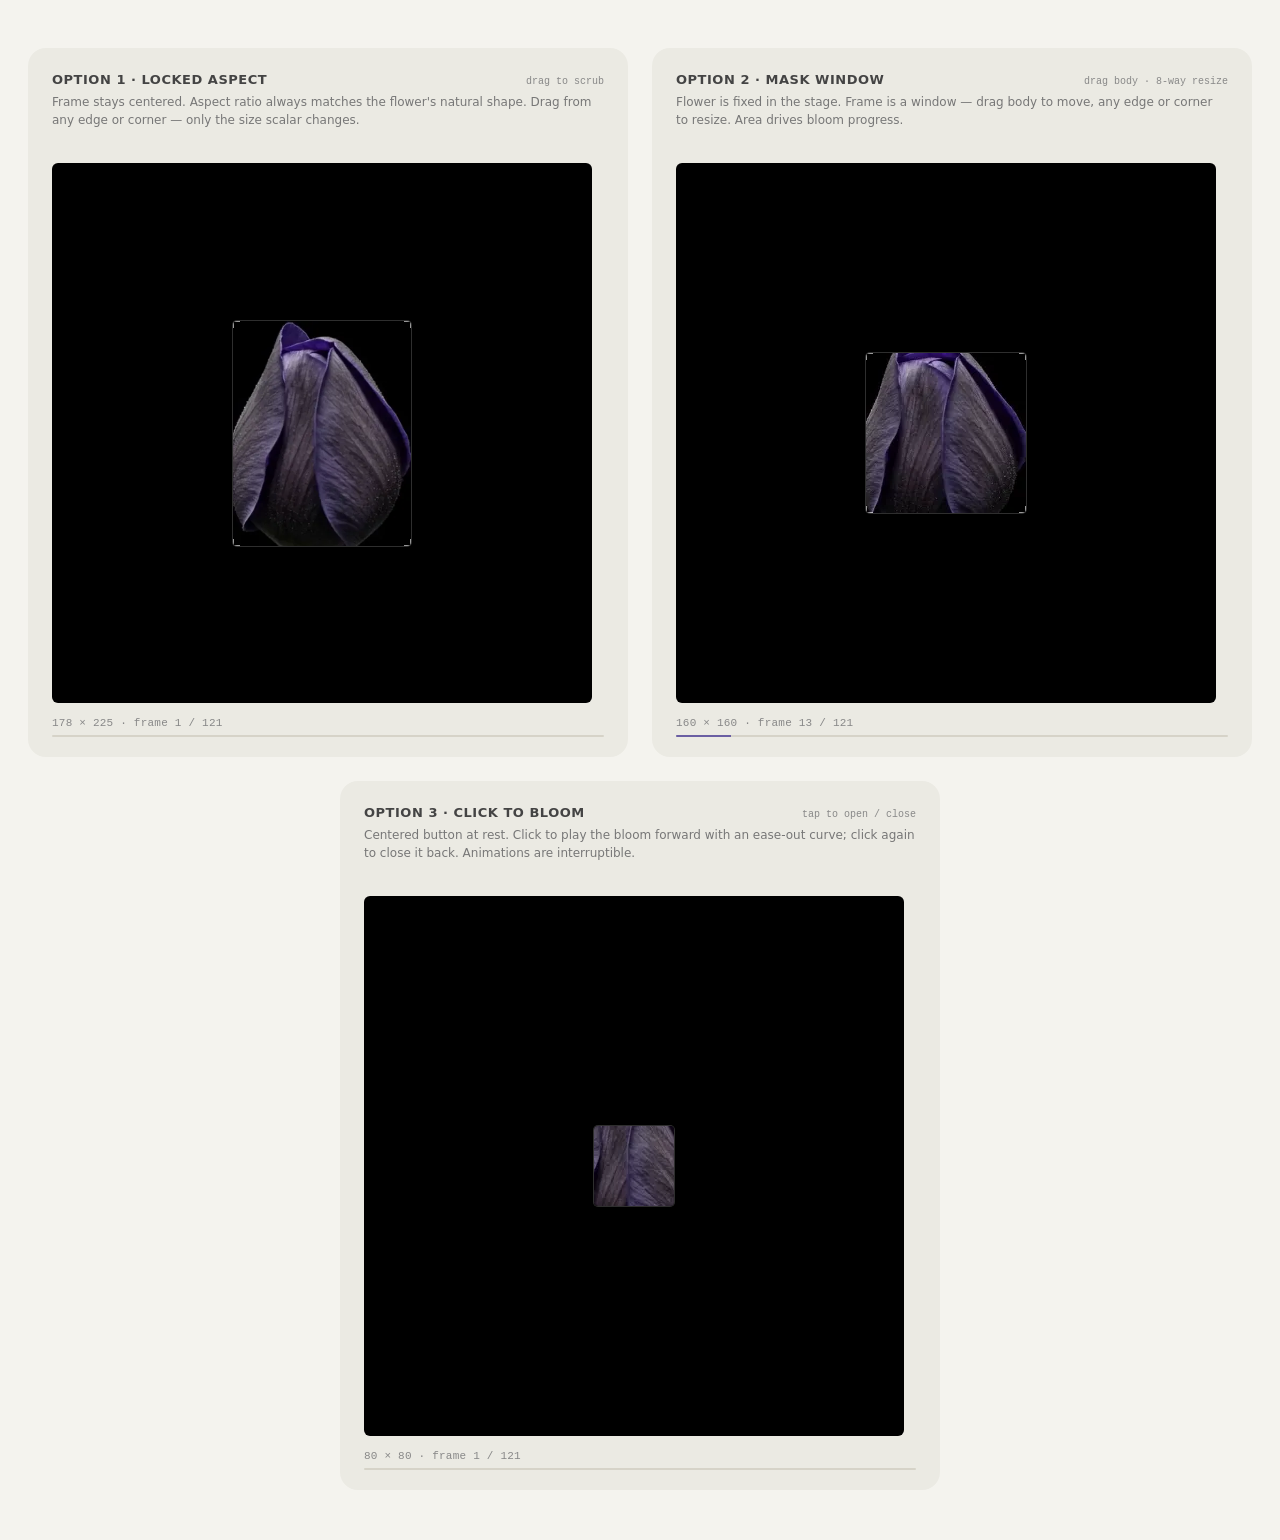
==== index.html @ b402e7c8 "Initial commit: bloom drag-to-scrub demo Co-Authored-By: Claude Fable 5 <noreply@anthropic.com>" ====
<!DOCTYPE html>
<html lang="en">
<head>
  <meta charset="UTF-8">
  <meta name="viewport" content="width=device-width, initial-scale=1">
  <title>Bloom · drag-to-scrub demo</title>
  <link rel="stylesheet" href="styles.css">
</head>
<body>
  <div class="row">

    <!-- ============== Option 1 · Locked aspect ============== -->
    <section class="card">
      <header class="card__head">
        <h2>Option 1 · Locked aspect</h2>
        <span class="card__tag">drag to scrub</span>
      </header>
      <p class="card__desc">
        Frame stays centered. Aspect ratio always matches the flower's natural shape.
        Drag from any edge or corner — only the size scalar changes.
      </p>

      <div class="stage stage--centered">
        <div class="frame frame--locked" data-option="1">
          <canvas class="frame__canvas"></canvas>
          <div class="rh rh--n"  data-dir="n"></div>
          <div class="rh rh--s"  data-dir="s"></div>
          <div class="rh rh--w"  data-dir="w"></div>
          <div class="rh rh--e"  data-dir="e"></div>
          <div class="rh rh--nw" data-dir="nw"></div>
          <div class="rh rh--ne" data-dir="ne"></div>
          <div class="rh rh--sw" data-dir="sw"></div>
          <div class="rh rh--se" data-dir="se"></div>
        </div>
      </div>

      <div class="readout" data-readout="1">— · frame 1 / 121</div>
      <div class="progress"><div class="progress__fill" data-progress="1"></div></div>
    </section>

    <!-- ============== Option 2 · Mask window ============== -->
    <section class="card">
      <header class="card__head">
        <h2>Option 2 · Mask window</h2>
        <span class="card__tag">drag body · 8-way resize</span>
      </header>
      <p class="card__desc">
        Flower is fixed in the stage. Frame is a window — drag body to move,
        any edge or corner to resize. Area drives bloom progress.
      </p>

      <div class="stage">
        <div class="frame frame--mask" data-option="2">
          <canvas class="frame__canvas"></canvas>
          <div class="rh rh--n"  data-dir="n"></div>
          <div class="rh rh--s"  data-dir="s"></div>
          <div class="rh rh--w"  data-dir="w"></div>
          <div class="rh rh--e"  data-dir="e"></div>
          <div class="rh rh--nw" data-dir="nw"></div>
          <div class="rh rh--ne" data-dir="ne"></div>
          <div class="rh rh--sw" data-dir="sw"></div>
          <div class="rh rh--se" data-dir="se"></div>
        </div>
      </div>

      <div class="readout" data-readout="2">— · frame 1 / 121</div>
      <div class="progress"><div class="progress__fill" data-progress="2"></div></div>
    </section>

    <!-- ============== Option 3 · Click to bloom ============== -->
    <section class="card">
      <header class="card__head">
        <h2>Option 3 · Click to bloom</h2>
        <span class="card__tag">tap to open / close</span>
      </header>
      <p class="card__desc">
        Centered button at rest. Click to play the bloom forward with an ease-out
        curve; click again to close it back. Animations are interruptible.
      </p>

      <div class="stage">
        <div class="frame frame--button" data-option="3">
          <canvas class="frame__canvas"></canvas>
        </div>
      </div>

      <div class="readout" data-readout="3">— · frame 1 / 121</div>
      <div class="progress"><div class="progress__fill" data-progress="3"></div></div>
    </section>

  </div>

  <script type="module" src="app.js"></script>
</body>
</html>
---- styles.css ----
/* =========================================================================
   Bloom demo · all visual styling
   JS only mutates: frame.style.{width, height, left, top}
   and the canvas drawing surface.
   ========================================================================= */

* { box-sizing: border-box; }

body {
  margin: 0;
  min-height: 100vh;
  background: #f4f3ee;
  display: flex;
  align-items: center;
  justify-content: center;
  padding: 48px 24px;
  font-family: -apple-system, system-ui, "Segoe UI", sans-serif;
}

/* ---- Layout ---- */
.row {
  display: flex;
  gap: 24px;
  flex-wrap: wrap;
  justify-content: center;
}

.card {
  background: #ebeae3;
  border-radius: 18px;
  padding: 24px 24px 20px;
  width: 600px;
}

.card__head {
  display: flex;
  align-items: baseline;
  justify-content: space-between;
  margin-bottom: 6px;
}

.card__head h2 {
  margin: 0;
  font-size: 13px;
  font-weight: 600;
  letter-spacing: 0.04em;
  text-transform: uppercase;
  color: #444;
}

.card__tag {
  font-size: 10px;
  color: #888;
  font-family: ui-monospace, Menlo, monospace;
}

.card__desc {
  font-size: 12px;
  color: #777;
  margin: 0 0 20px;
  line-height: 1.5;
  min-height: 50px;
}

/* ---- Stage (the dark backdrop the frame lives in) ---- */
.stage {
  width: 540px;
  height: 540px;
  background: #000;
  border-radius: 6px;
  position: relative;
  overflow: hidden;
}
.stage--centered {
  display: flex;
  align-items: center;
  justify-content: center;
}

/* ---- Frame (base) ---- */
.frame {
  background: #000;
  overflow: hidden;
  user-select: none;
  border-radius: 4px;
  box-shadow: 0 0 0 1px rgba(255, 255, 255, 0.18);
  position: relative;
}

.frame__canvas {
  display: block;
  pointer-events: none;
  position: absolute;
}

/* Option 1: canvas fills frame from origin */
.frame--locked .frame__canvas { left: 0; top: 0; }

/* Option 2: movable mask window */
.frame--mask {
  position: absolute;
  cursor: grab;
}
.frame--mask:active { cursor: grabbing; }

/* Option 3: clickable bloom button */
.frame--button {
  position: absolute;
  cursor: pointer;
  transition: box-shadow 0.2s;
}
.frame--button:hover {
  box-shadow:
    0 0 0 1px rgba(255, 255, 255, 0.4),
    0 0 24px rgba(140, 120, 200, 0.25);
}

/* ---- 8-way resize handles ---- */
.rh { position: absolute; z-index: 6; }

/* edges */
.rh--n { top: -3px;    left: 14px;  right: 14px; height: 8px; cursor: ns-resize; }
.rh--s { bottom: -3px; left: 14px;  right: 14px; height: 8px; cursor: ns-resize; }
.rh--w { top: 14px; bottom: 14px;   left: -3px;  width: 8px;  cursor: ew-resize; }
.rh--e { top: 14px; bottom: 14px;   right: -3px; width: 8px;  cursor: ew-resize; }

/* corners */
.rh--nw { top: -4px;    left: -4px;   width: 16px; height: 16px;
          cursor: nwse-resize; z-index: 7; }
.rh--ne { top: -4px;    right: -4px;  width: 16px; height: 16px;
          cursor: nesw-resize; z-index: 7; }
.rh--sw { bottom: -4px; left: -4px;   width: 16px; height: 16px;
          cursor: nesw-resize; z-index: 7; }
.rh--se { bottom: -4px; right: -4px;  width: 16px; height: 16px;
          cursor: nwse-resize; z-index: 7; }

/* L-shaped marker on each corner */
.rh--nw::before, .rh--ne::before, .rh--sw::before, .rh--se::before {
  content: '';
  position: absolute;
  width: 6px;
  height: 6px;
  border-color: rgba(255, 255, 255, 0.6);
  border-style: solid;
}
.rh--nw::before { left:  4px; top:    4px; border-width: 1.2px 0 0 1.2px; }
.rh--ne::before { right: 4px; top:    4px; border-width: 1.2px 1.2px 0 0; }
.rh--sw::before { left:  4px; bottom: 4px; border-width: 0 0 1.2px 1.2px; }
.rh--se::before { right: 4px; bottom: 4px; border-width: 0 1.2px 1.2px 0; }

/* ---- Readout / progress ---- */
.readout {
  margin-top: 14px;
  font-size: 11px;
  font-family: ui-monospace, Menlo, monospace;
  color: #888;
  letter-spacing: 0.02em;
}

.progress {
  height: 2px;
  background: #d6d3c8;
  border-radius: 1px;
  margin-top: 6px;
  overflow: hidden;
}

.progress__fill {
  height: 100%;
  background: #6b5fa3;
  width: 0;
  transition: width 0.05s linear;
}
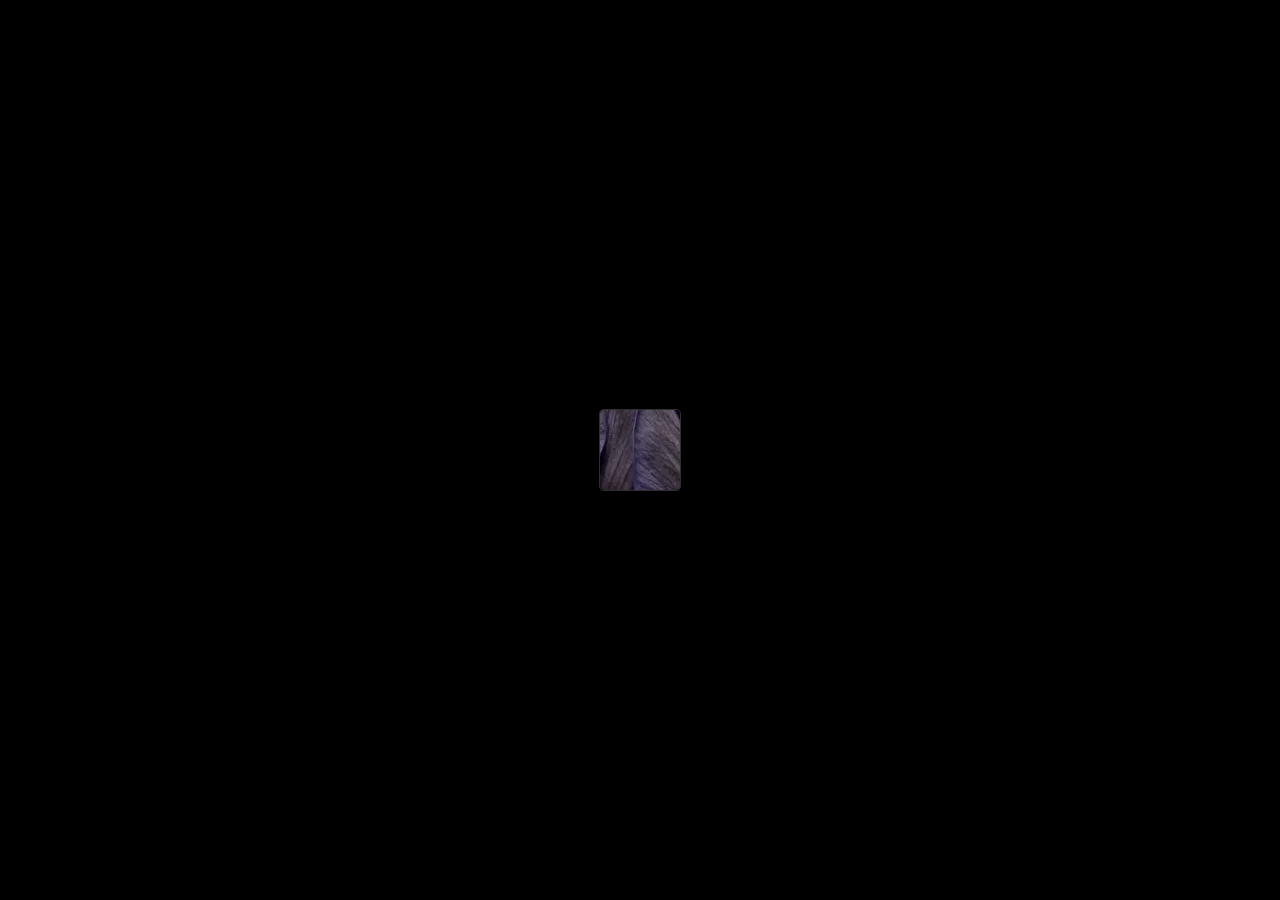
==== commit 4685e1dd: "Make click-to-bloom the direct solution; archive the other two options - index.html now carries only" ====
--- a/index.html
+++ b/index.html
@@ -3,92 +3,19 @@
 <head>
   <meta charset="UTF-8">
   <meta name="viewport" content="width=device-width, initial-scale=1">
-  <title>Bloom · drag-to-scrub demo</title>
+  <title>Bloom · click to bloom</title>
   <link rel="stylesheet" href="styles.css">
 </head>
-<body>
-  <div class="row">
+<body class="solo">
 
-    <!-- ============== Option 1 · Locked aspect ============== -->
-    <section class="card">
-      <header class="card__head">
-        <h2>Option 1 · Locked aspect</h2>
-        <span class="card__tag">drag to scrub</span>
-      </header>
-      <p class="card__desc">
-        Frame stays centered. Aspect ratio always matches the flower's natural shape.
-        Drag from any edge or corner — only the size scalar changes.
-      </p>
+  <div class="stage stage--solo">
+    <div class="frame frame--button" data-option="3">
+      <canvas class="frame__canvas"></canvas>
+    </div>
+  </div>
 
-      <div class="stage stage--centered">
-        <div class="frame frame--locked" data-option="1">
-          <canvas class="frame__canvas"></canvas>
-          <div class="rh rh--n"  data-dir="n"></div>
-          <div class="rh rh--s"  data-dir="s"></div>
-          <div class="rh rh--w"  data-dir="w"></div>
-          <div class="rh rh--e"  data-dir="e"></div>
-          <div class="rh rh--nw" data-dir="nw"></div>
-          <div class="rh rh--ne" data-dir="ne"></div>
-          <div class="rh rh--sw" data-dir="sw"></div>
-          <div class="rh rh--se" data-dir="se"></div>
-        </div>
-      </div>
-
-      <div class="readout" data-readout="1">— · frame 1 / 121</div>
-      <div class="progress"><div class="progress__fill" data-progress="1"></div></div>
-    </section>
-
-    <!-- ============== Option 2 · Mask window ============== -->
-    <section class="card">
-      <header class="card__head">
-        <h2>Option 2 · Mask window</h2>
-        <span class="card__tag">drag body · 8-way resize</span>
-      </header>
-      <p class="card__desc">
-        Flower is fixed in the stage. Frame is a window — drag body to move,
-        any edge or corner to resize. Area drives bloom progress.
-      </p>
-
-      <div class="stage">
-        <div class="frame frame--mask" data-option="2">
-          <canvas class="frame__canvas"></canvas>
-          <div class="rh rh--n"  data-dir="n"></div>
-          <div class="rh rh--s"  data-dir="s"></div>
-          <div class="rh rh--w"  data-dir="w"></div>
-          <div class="rh rh--e"  data-dir="e"></div>
-          <div class="rh rh--nw" data-dir="nw"></div>
-          <div class="rh rh--ne" data-dir="ne"></div>
-          <div class="rh rh--sw" data-dir="sw"></div>
-          <div class="rh rh--se" data-dir="se"></div>
-        </div>
-      </div>
-
-      <div class="readout" data-readout="2">— · frame 1 / 121</div>
-      <div class="progress"><div class="progress__fill" data-progress="2"></div></div>
-    </section>
-
-    <!-- ============== Option 3 · Click to bloom ============== -->
-    <section class="card">
-      <header class="card__head">
-        <h2>Option 3 · Click to bloom</h2>
-        <span class="card__tag">tap to open / close</span>
-      </header>
-      <p class="card__desc">
-        Centered button at rest. Click to play the bloom forward with an ease-out
-        curve; click again to close it back. Animations are interruptible.
-      </p>
-
-      <div class="stage">
-        <div class="frame frame--button" data-option="3">
-          <canvas class="frame__canvas"></canvas>
-        </div>
-      </div>
-
-      <div class="readout" data-readout="3">— · frame 1 / 121</div>
-      <div class="progress"><div class="progress__fill" data-progress="3"></div></div>
-    </section>
-
-  </div>
+  <div class="readout" data-readout="3" hidden>— · frame 1 / 121</div>
+  <div class="progress" hidden><div class="progress__fill" data-progress="3"></div></div>
 
   <script type="module" src="app.js"></script>
 </body>
--- a/styles.css
+++ b/styles.css
@@ -15,6 +15,13 @@
   justify-content: center;
   padding: 48px 24px;
   font-family: -apple-system, system-ui, "Segoe UI", sans-serif;
+}
+
+/* Solo page (index.html): only the click-to-bloom stage, on a seamless
+   black background so it embeds cleanly (e.g. inside Framer). */
+body.solo {
+  background: #000;
+  padding: 0;
 }
 
 /* ---- Layout ---- */
